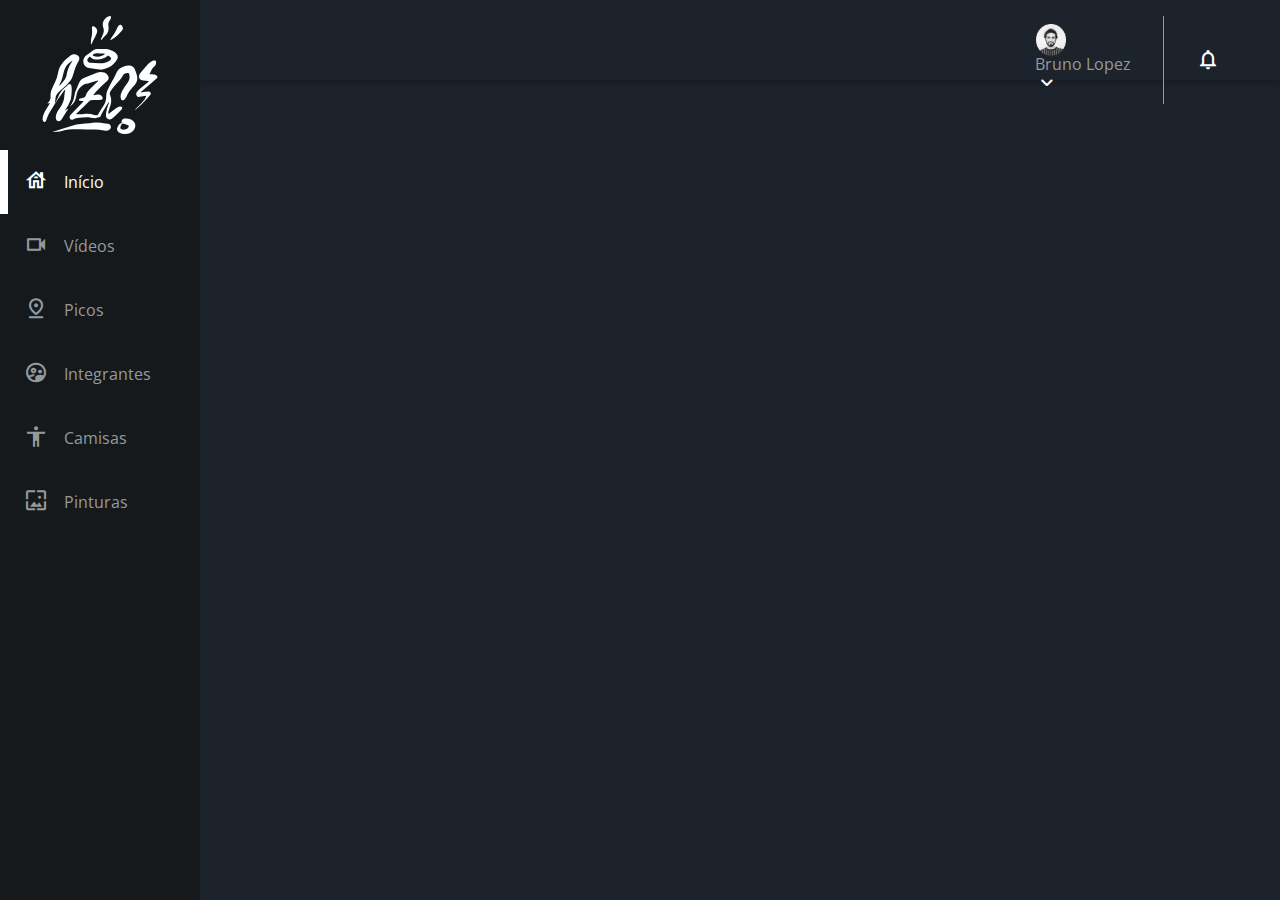
==== picos.html @ e22e1df9 "commit" ====
<!DOCTYPE html>
<html lang="pt-br">
<head>
    <meta charset="UTF-8">
    <meta http-equiv="X-UA-Compatible" content="IE=edge">
    <meta name="viewport" content="width=device-width, initial-scale=1.0">
    <title>Picos</title>
    <link rel="preconnect" href="https://fonts.googleapis.com">
    <link rel="preconnect" href="https://fonts.gstatic.com" crossorigin>
    <link rel="stylesheet" href="https://fonts.googleapis.com/css2?family=Open+Sans:wght@400;600;700&display=swap">
    <link rel="stylesheet" href="assets/css/reset.css">
    <link rel="stylesheet" href="assets/css/estilos.css">
</head>
<body>
    <header class="cabecalho">
        <button class="cabecalho__menu"><i></i></button>
        <img src="assets/img/logo.svg" alt="logo" class="cabecalho__logo">
        <p class="cabecalho__perfil">Bruno Lopez</p>
        <button class="cabecalho__notificacao"><i></i></button>
    </header>
    <nav class="menu-lateral">
        <img src="assets/img/logo.svg" alt="menu__logo" class="menu-lateral__logo">
        <a href="index.html" class="menu-lateral__link menu-lateral__link--inicio menu-lateral__link--ativo" >Início</a>
        <a href="#" class="menu-lateral__link menu-lateral__link--videos" >Vídeos</a>
        <a href="picos.html" class="menu-lateral__link menu-lateral__link--picos">Picos</a>
        <a href="#" class="menu-lateral__link menu-lateral__link--integrantes">Integrantes</a>
        <a href="#" class="menu-lateral__link menu-lateral__link--camisas">Camisas</a>
        <a href="#" class="menu-lateral__link menu-lateral__link--pinturas">Pinturas</a>
    </nav>
    
    <script src="index.js"></script>
</body>
</html>
---- assets/css/estilos.css ----
@font-face {
    font-family: 'icones';
    src: url(../font/icones.ttf);
}
body{
    background-color: #1D232A;
    font-family: 'Open Sans', 'icones', sans-serif;
    color: white;
}

@media screen and (min-width: 1140px ) {
    body {
        display: grid;
        grid-template-columns: auto 1fr;
    }
}
.cabecalho{
    display:flex;
    justify-content: space-between;
    align-items: center;
    padding: 8px 16px;
    background-color: #15191C;
    box-shadow: 0px 4px 4px rgba(0, 0, 0, 0.16);
}
.cabecalho__menu i::before{
    content: "\e904";
    font-size:24px ;
}
.cabecalho__notificacao i::before{ 
    content: "\e906";
    font-size:24px ;
}
.cabecalho__logo{
    width: 40px;
}

.cabecalho__perfil{
    display: none;
}

@media screen and (min-width: 1140px) {
    .cabecalho{
        background-color: #1D232A;
        display: grid;
        column-gap: 32px;
        grid-template-columns: 1fr auto;
        padding: 16px 60px;
        height: 80px;
        box-sizing: border-box;
        grid-column: 2;
    }
    
    .cabecalho__menu{
        display: none;
    }

    .cabecalho__logo{
        display: none;
    }

    .cabecalho__perfil{
        display: grid;
        grid-template-columns: repeat(3 auto);
        column-gap: 8px;
        align-items: center;
        justify-self: flex-end;
        color: #95999C;
        padding: 8px 32px;
        border-right: 1px solid #95999C;
    }

    .cabecalho__perfil::before{
        content: "";
        display: block;
        width: 32px;
        height: 32px;
        background-image: url(../img/profile_2.png);
        background-size: contain;
        background-repeat: no-repeat;
        background-position: center;
    }

    .cabecalho__perfil::after{
        content: "\e90d";
        color: #FFFFFF;
        font-size: 1.5rem;
    }
}
.menu-lateral{
    display: flex;
    flex-direction: column;
    background-color: #15191C;
    width: 75vw;
    height: 100vh;
    position: absolute;
    left: -100vw;
    transition: left .30s;
    z-index: 99;
}
.menu-lateral--ativo{
    left: 0;
    transition: left .30s;
}
.menu-lateral__logo{
    width: 118px;
    align-self: center;
    padding: 16px;
}
.menu-lateral__link{
    height: 64px;
    color: #95999C;
    padding-left: 64px;
    display: flex;
    align-items: center;
}

.menu-lateral__link::before{
    content:"";
    width: 24px;
    height: 24px;
    font-size: 24px;
    position: absolute;
    left: 24px;
}

.menu-lateral__link--ativo{
    color: white;
    padding-left: 56px;
    border-left: 8px solid white;
}

.menu-lateral__link--inicio::before {
    content: "\e902";
}
.menu-lateral__link--videos::before {
    content: "\e90e";
}
.menu-lateral__link--picos::before {
    content: "\e909";
}
.menu-lateral__link--integrantes::before {
    content: "\e903";
}
.menu-lateral__link--camisas::before{
    content: "\e900";
}
.menu-lateral__link--pinturas::before {
    content: "\e90a";
}

@media screen and (min-width: 1140px) {
    .menu-lateral{
        position: static;
        width: 200px;
        grid-column: 1;
        grid-row: 1 / span 2 ;
    }
}
.principal{
    padding: 24px 16px;
    display: grid;
    gap: 16px;
}

@media screen and (min-width: 1140px) {
    .principal{
        display: grid;
        grid-template-columns: auto 1fr auto;
        grid-template-areas: 
            "titulo-pagina titulo-pagina titulo-pagina"
            "destaque-video destaque-video videos-recentes"
            "secao-videos secao-videos secao-videos"
            "produtos-recentes destaque-produtos destaque-produtos"
            "secao-produtos secao-produtos secao-produtos"
        ;
        column-gap: 32px;
        padding: 16px 60px;
        grid-column: 2;
    }

    .titulo-secao{
        grid-column: span 4;
    }
}

.titulo-pagina{
    font-size: 1.5rem;
    font-weight: 700;
}

.titulo-secao{
    font-size: 1.2rem;
    font-weight: 700;
}

.cartao {
    width: 100%;
    border-radius: 15px;
    overflow: hidden;
    background-color:#2C343A;
}

.cartao__imagem--desktop{
    display: none;
}

.cartao--destaque{
    margin-bottom: 16px;
}
.cartao__conteudo {
    padding: 16px;
    display: grid;
    grid-template-columns: auto 1fr;
    gap: 8px;
}

.cartao__destaque {
    grid-column: span 2;
}

.cartao__titulo{
    font-size: 1.2rem;
    font-weight: 700;
    grid-column: span 2;
}

.cartao__perfil{
    color: #95999c;
    font-size: 0.9rem;
    grid-column: span 2;
}

.cartao__info{
    display: flex;
    align-items: center;
    color: #95999C;
}

.cartao__info--tempo::before{
    content:"\e90c";
    margin-right:8px;
}

.cartao__info--visualizacao::before{
    content:"\e90f";
    margin-right:8px;
}

.cartao__botao{
    display: flex;
    justify-content: center;
    align-items: center;
    background-color: #0480DC;
    width: 40px;
    height: 40px;
    border-radius: 10px;
    font-size: 0.9rem;
    justify-self: flex-end;
}

.cartao__botao--play::before {
    content: "\e90b";
    font-size: 24px;
}

.cartao__botao--destaque{
    width: 100%;
    grid-column: span 2;
}

.cartao__botao--destaque::before{
    margin-right: 8px;
}

.cartao--recentes{
    display: none;
}

@media screen and (min-width: 1140px) {
    .cartao--destaque{
        margin-bottom: 0;
    }

    .cartao__imagem--mobile{
        display: none;
    }

    .cartao__imagem--desktop{
        display: block;
    }
    .cartao__botao--destaque{
        grid-column: auto;
        padding: 6px 8px;
    }

    .cartao--recentes{
        display: grid;
        grid-template-columns: auto auto;
        align-items: center;
        row-gap: 24px;
        width: 256px;
        padding: 16px;
        box-sizing: border-box;
        align-self: flex-start;
    }
    .cartao--recentes .cartao__titulo{
        grid-column: auto;
    }
    
    .cartao__link{
        font-size: 0.8rem;
        font-weight: 600;
        color: #0480DC;
        justify-self: flex-end;
    }

    .cartao__lista{
        display: grid;
        row-gap: 16px;
        grid-column: span 2;
    }

    .cartao__item{
        display: grid;
        grid-template-columns: auto 1fr;
        gap: 8px;
    }

    .cartao__item-thumnail{
        width: 32px;
        grid-row: span 2;
    }

    .cartao__item-titulo{
        font-size: 0.9rem;
        line-height: 1.2rem;
        font-weight: 700;
    }

    .cartao__item-perfil{
        font-size: 0.8rem;
        color: #95999C;
    }
}
.secao{
    display: grid;
    gap: 16px;
}

@media screen and (min-width: 1440px) {
    .secao{
        grid-template-columns: repeat(4, 1fr);
    }
    .destaque-video{
        grid-area: destaque-video;
    }
    
    .videos-recentes{
        grid-area: videos-recentes;
    }
    
    .secao-videos{
        grid-area: secao-videos;
    }
    
    .destaque-produtos{
        grid-area: destaque-produtos;
    }
    
    .produtos-recentes{
        grid-area: produtos-recentes;
    }
    
    .secao-produtos{
        grid-area: secao-produtos;
    }
}
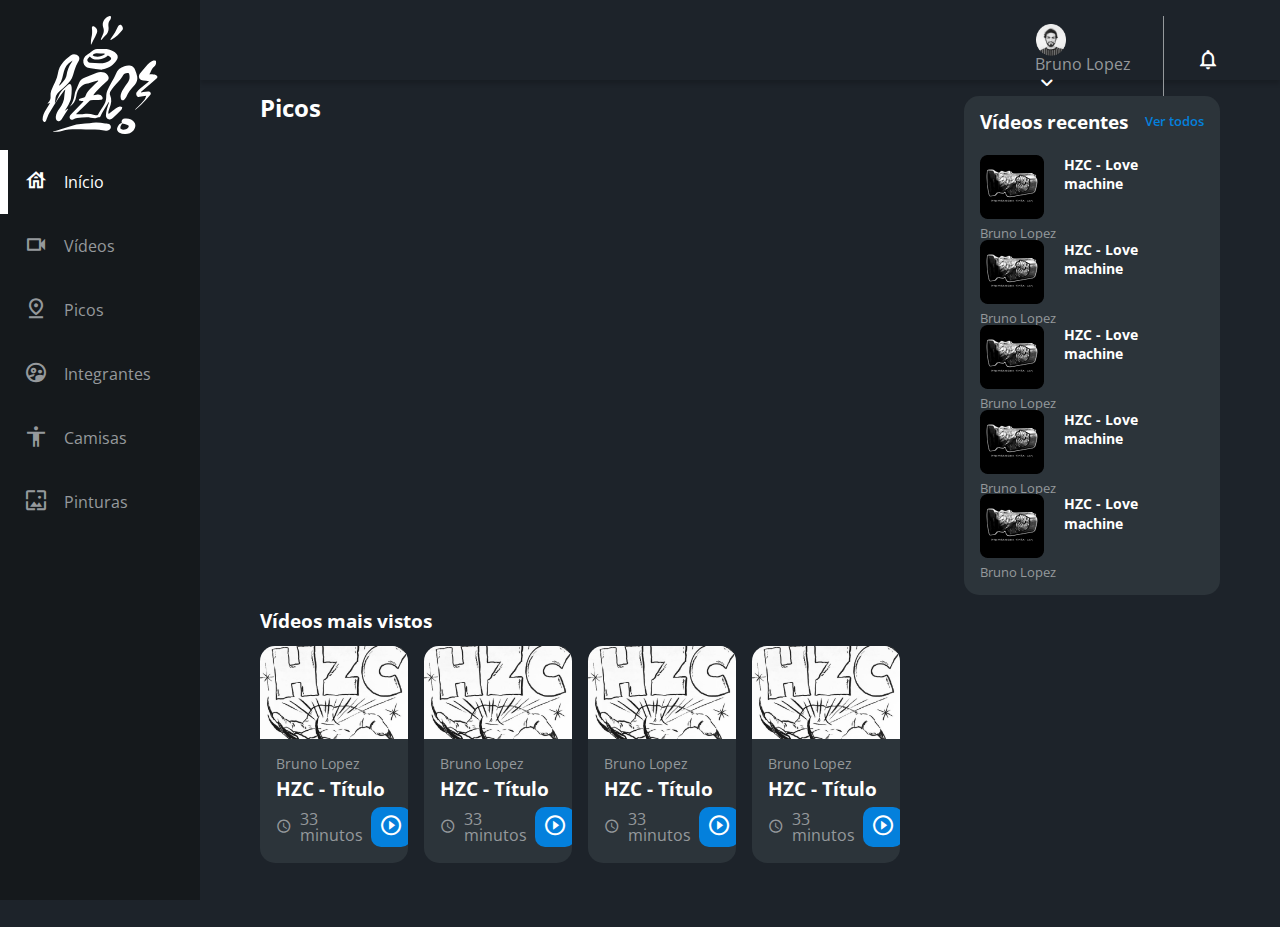
==== commit b851656b: "commit" ====
--- a/picos.html
+++ b/picos.html
@@ -27,6 +27,84 @@
         <a href="#" class="menu-lateral__link menu-lateral__link--camisas">Camisas</a>
         <a href="#" class="menu-lateral__link menu-lateral__link--pinturas">Pinturas</a>
     </nav>
+
+    <main class="principal">
+        <h2 class="titulo-pagina">Picos</h2>
+        <article class="cartao cartao--destaque destaque-video">
+            <img src="assets/img/mapa-picos.png" alt="Banner do Cartao" class="cartao__imagem cartao__imagem--desktop">
+        </article>
+
+        <article class="cartao cartao--recentes videos-recentes">
+            <h3 class="cartao__titulo">Vídeos recentes</h3>
+            <a href="#" class="cartao__link">Ver todos</a>
+            <ul class="cartao__listas">
+                <li class="cartao__item">
+                    <img src="assets/img/miniatura_1.png" alt="Thumbnail" class="cartao__item-thumbnail">
+                    <h4 class="cartao__item-titulo"> HZC - Love machine</h4>
+                    <p class="cartao__item-perfil">Bruno Lopez</p>
+                </li>
+                <li class="cartao__item">
+                    <img src="assets/img/miniatura_1.png" alt="Thumbnail" class="cartao__item-thumbnail">
+                    <h4 class="cartao__item-titulo"> HZC - Love machine</h4>
+                    <p class="cartao__item-perfil">Bruno Lopez</p>
+                </li>
+                <li class="cartao__item">
+                    <img src="assets/img/miniatura_1.png" alt="Thumbnail" class="cartao__item-thumbnail">
+                    <h4 class="cartao__item-titulo"> HZC - Love machine</h4>
+                    <p class="cartao__item-perfil">Bruno Lopez</p>
+                </li>
+                <li class="cartao__item">
+                    <img src="assets/img/miniatura_1.png" alt="Thumbnail" class="cartao__item-thumbnail">
+                    <h4 class="cartao__item-titulo"> HZC - Love machine</h4>
+                    <p class="cartao__item-perfil">Bruno Lopez</p>
+                </li>
+                <li class="cartao__item">
+                    <img src="assets/img/miniatura_1.png" alt="Thumbnail" class="cartao__item-thumbnail">
+                    <h4 class="cartao__item-titulo"> HZC - Love machine</h4>
+                    <p class="cartao__item-perfil">Bruno Lopez</p>
+                </li>
+            </ul>
+        </article>
+        <section class="secao secao-videos">
+            <h3 class="titulo-secao">Vídeos mais vistos</h3>
+            <article class="cartao">
+                <img src="assets/img/video_1.png" alt="Vídeo" class="cartao__imagem">
+                <div class="cartao__conteudo">
+                    <p class="cartao__perfil">Bruno Lopez</p>
+                    <h3 class="cartao__titulo">HZC - Título</h3>
+                    <p class="cartao__info cartao__info--tempo">33 minutos</p>
+                    <button class="cartao__botao cartao__botao--play" aria-label="Assistir agora"></button>
+                </div>
+            </article>
+            <article class="cartao">
+                <img src="assets/img/video_1.png" alt="Vídeo" class="cartao__imagem">
+                <div class="cartao__conteudo">
+                    <p class="cartao__perfil">Bruno Lopez</p>
+                    <h3 class="cartao__titulo">HZC - Título</h3>
+                    <p class="cartao__info cartao__info--tempo">33 minutos</p>
+                    <button class="cartao__botao cartao__botao--play" aria-label="Assistir agora"></button>
+                </div>
+            </article>
+            <article class="cartao">
+                <img src="assets/img/video_1.png" alt="Vídeo" class="cartao__imagem">
+                <div class="cartao__conteudo">
+                    <p class="cartao__perfil">Bruno Lopez</p>
+                    <h3 class="cartao__titulo">HZC - Título</h3>
+                    <p class="cartao__info cartao__info--tempo">33 minutos</p>
+                    <button class="cartao__botao cartao__botao--play" aria-label="Assistir agora"></button>
+                </div>
+            </article>
+            
+            <article class="cartao">
+                <img src="assets/img/video_1.png" alt="Vídeo" class="cartao__imagem">
+                <div class="cartao__conteudo">
+                    <p class="cartao__perfil">Bruno Lopez</p>
+                    <h3 class="cartao__titulo">HZC - Título</h3>
+                    <p class="cartao__info cartao__info--tempo">33 minutos</p>
+                    <button class="cartao__botao cartao__botao--play" aria-label="Assistir agora"></button>
+                </div>
+            </article>
+        </section>
     
     <script src="index.js"></script>
 </body>
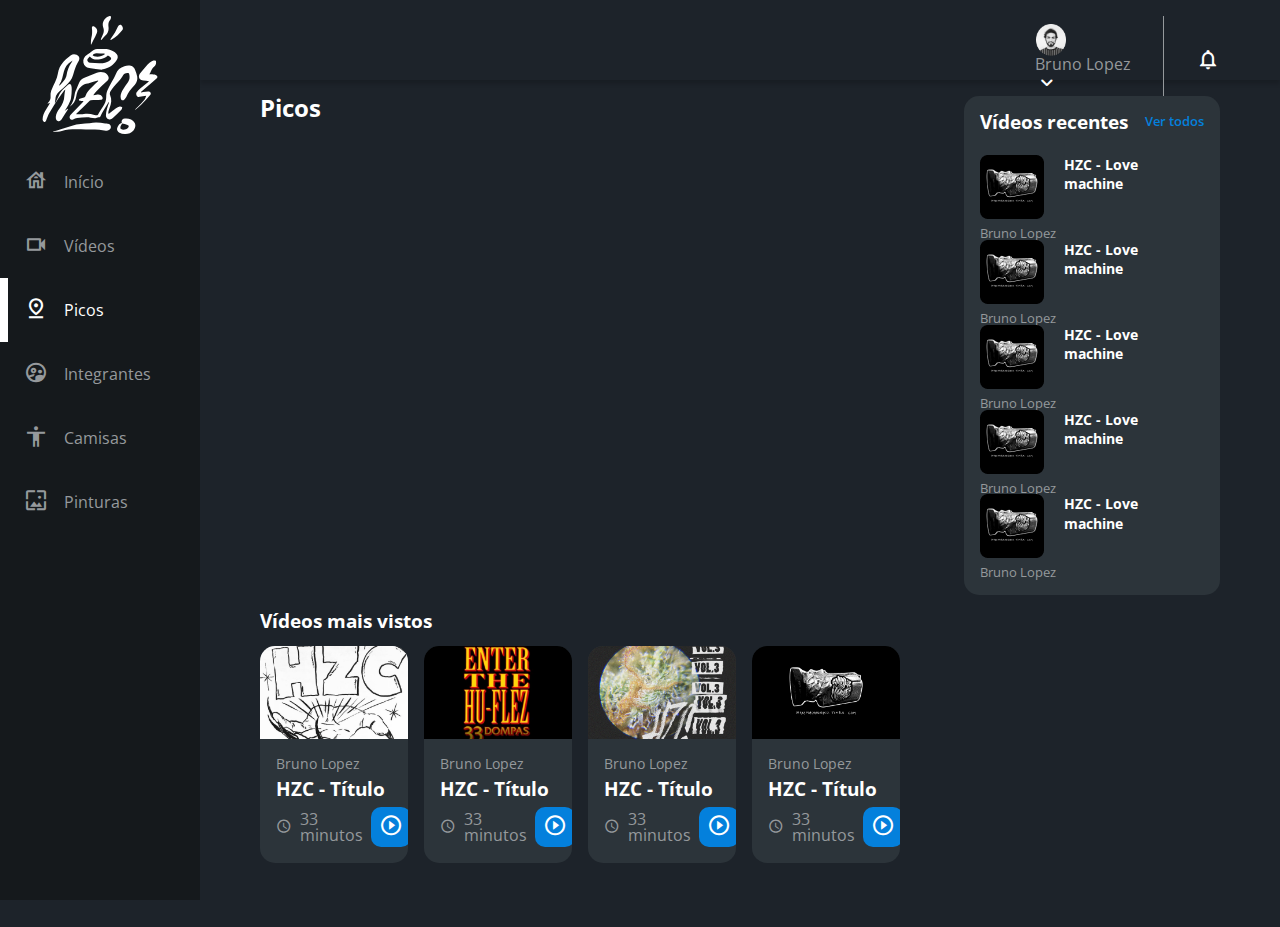
==== commit d0048ccb: "commit" ====
--- a/picos.html
+++ b/picos.html
@@ -20,9 +20,9 @@
     </header>
     <nav class="menu-lateral">
         <img src="assets/img/logo.svg" alt="menu__logo" class="menu-lateral__logo">
-        <a href="index.html" class="menu-lateral__link menu-lateral__link--inicio menu-lateral__link--ativo" >Início</a>
+        <a href="index.html" class="menu-lateral__link menu-lateral__link--inicio " >Início</a>
         <a href="#" class="menu-lateral__link menu-lateral__link--videos" >Vídeos</a>
-        <a href="picos.html" class="menu-lateral__link menu-lateral__link--picos">Picos</a>
+        <a href="picos.html" class="menu-lateral__link menu-lateral__link--picos menu-lateral__link--ativo">Picos</a>
         <a href="#" class="menu-lateral__link menu-lateral__link--integrantes">Integrantes</a>
         <a href="#" class="menu-lateral__link menu-lateral__link--camisas">Camisas</a>
         <a href="#" class="menu-lateral__link menu-lateral__link--pinturas">Pinturas</a>
@@ -31,6 +31,7 @@
     <main class="principal">
         <h2 class="titulo-pagina">Picos</h2>
         <article class="cartao cartao--destaque destaque-video">
+            <img src="assets/img/mapa-picos.png" alt="Banner do Cartao" class="cartao__imagem cartao__imagem--mobile">
             <img src="assets/img/mapa-picos.png" alt="Banner do Cartao" class="cartao__imagem cartao__imagem--desktop">
         </article>
 
@@ -77,7 +78,7 @@
                 </div>
             </article>
             <article class="cartao">
-                <img src="assets/img/video_1.png" alt="Vídeo" class="cartao__imagem">
+                <img src="assets/img/video_2.png" alt="Vídeo" class="cartao__imagem">
                 <div class="cartao__conteudo">
                     <p class="cartao__perfil">Bruno Lopez</p>
                     <h3 class="cartao__titulo">HZC - Título</h3>
@@ -86,7 +87,7 @@
                 </div>
             </article>
             <article class="cartao">
-                <img src="assets/img/video_1.png" alt="Vídeo" class="cartao__imagem">
+                <img src="assets/img/video_3.png" alt="Vídeo" class="cartao__imagem">
                 <div class="cartao__conteudo">
                     <p class="cartao__perfil">Bruno Lopez</p>
                     <h3 class="cartao__titulo">HZC - Título</h3>
@@ -96,7 +97,7 @@
             </article>
             
             <article class="cartao">
-                <img src="assets/img/video_1.png" alt="Vídeo" class="cartao__imagem">
+                <img src="assets/img/video_4.png" alt="Vídeo" class="cartao__imagem">
                 <div class="cartao__conteudo">
                     <p class="cartao__perfil">Bruno Lopez</p>
                     <h3 class="cartao__titulo">HZC - Título</h3>
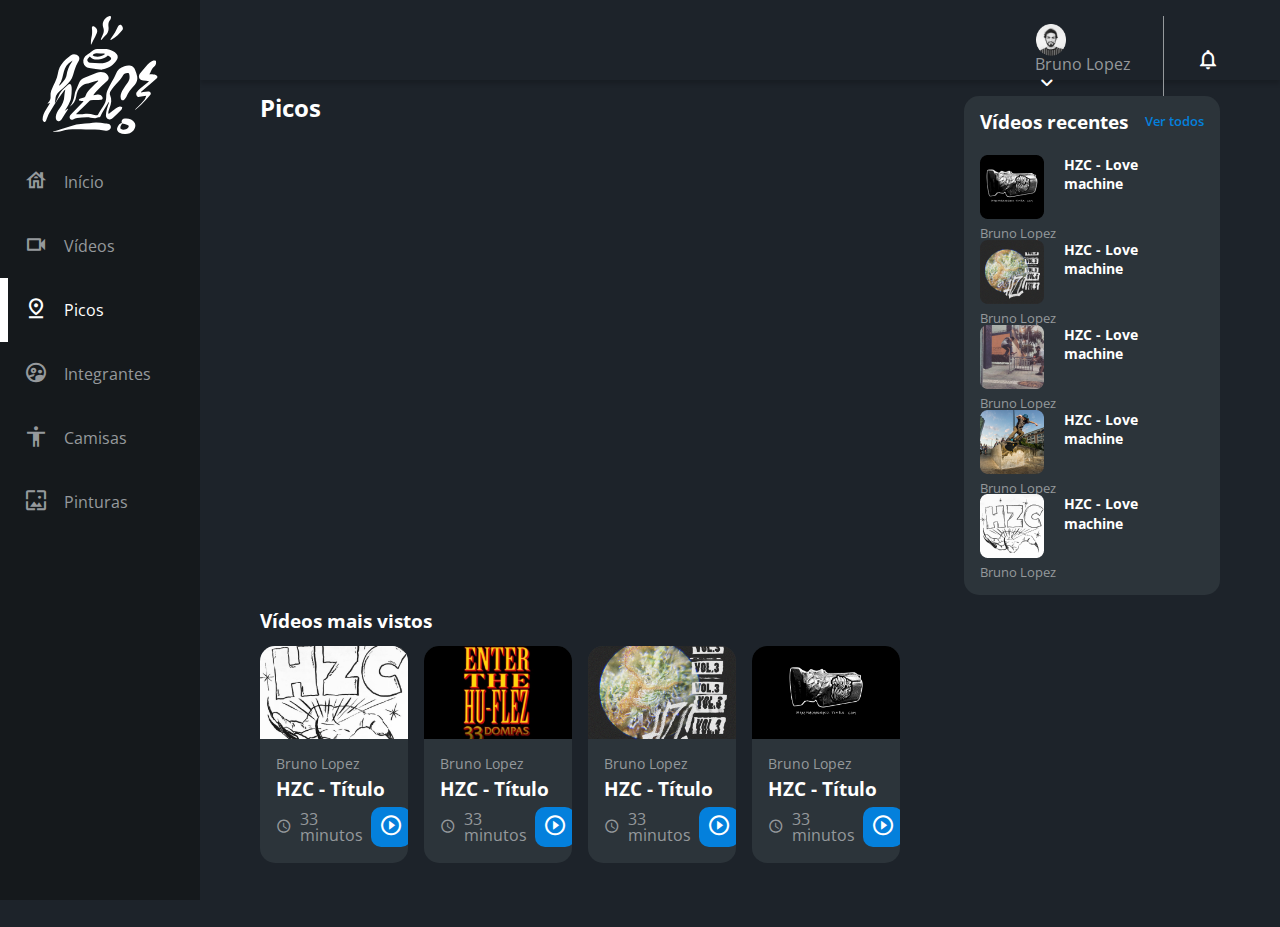
==== commit a93b6a20: "commit" ====
--- a/picos.html
+++ b/picos.html
@@ -45,27 +45,28 @@
                     <p class="cartao__item-perfil">Bruno Lopez</p>
                 </li>
                 <li class="cartao__item">
-                    <img src="assets/img/miniatura_1.png" alt="Thumbnail" class="cartao__item-thumbnail">
+                    <img src="assets/img/miniatura_2.png" alt="Thumbnail" class="cartao__item-thumbnail">
                     <h4 class="cartao__item-titulo"> HZC - Love machine</h4>
                     <p class="cartao__item-perfil">Bruno Lopez</p>
                 </li>
                 <li class="cartao__item">
-                    <img src="assets/img/miniatura_1.png" alt="Thumbnail" class="cartao__item-thumbnail">
+                    <img src="assets/img/miniatura_3.png" alt="Thumbnail" class="cartao__item-thumbnail">
                     <h4 class="cartao__item-titulo"> HZC - Love machine</h4>
                     <p class="cartao__item-perfil">Bruno Lopez</p>
                 </li>
                 <li class="cartao__item">
-                    <img src="assets/img/miniatura_1.png" alt="Thumbnail" class="cartao__item-thumbnail">
+                    <img src="assets/img/miniatura_4.png" alt="Thumbnail" class="cartao__item-thumbnail">
                     <h4 class="cartao__item-titulo"> HZC - Love machine</h4>
                     <p class="cartao__item-perfil">Bruno Lopez</p>
                 </li>
                 <li class="cartao__item">
-                    <img src="assets/img/miniatura_1.png" alt="Thumbnail" class="cartao__item-thumbnail">
+                    <img src="assets/img/miniatura_5.png" alt="Thumbnail" class="cartao__item-thumbnail">
                     <h4 class="cartao__item-titulo"> HZC - Love machine</h4>
                     <p class="cartao__item-perfil">Bruno Lopez</p>
                 </li>
             </ul>
         </article>
+        
         <section class="secao secao-videos">
             <h3 class="titulo-secao">Vídeos mais vistos</h3>
             <article class="cartao">
